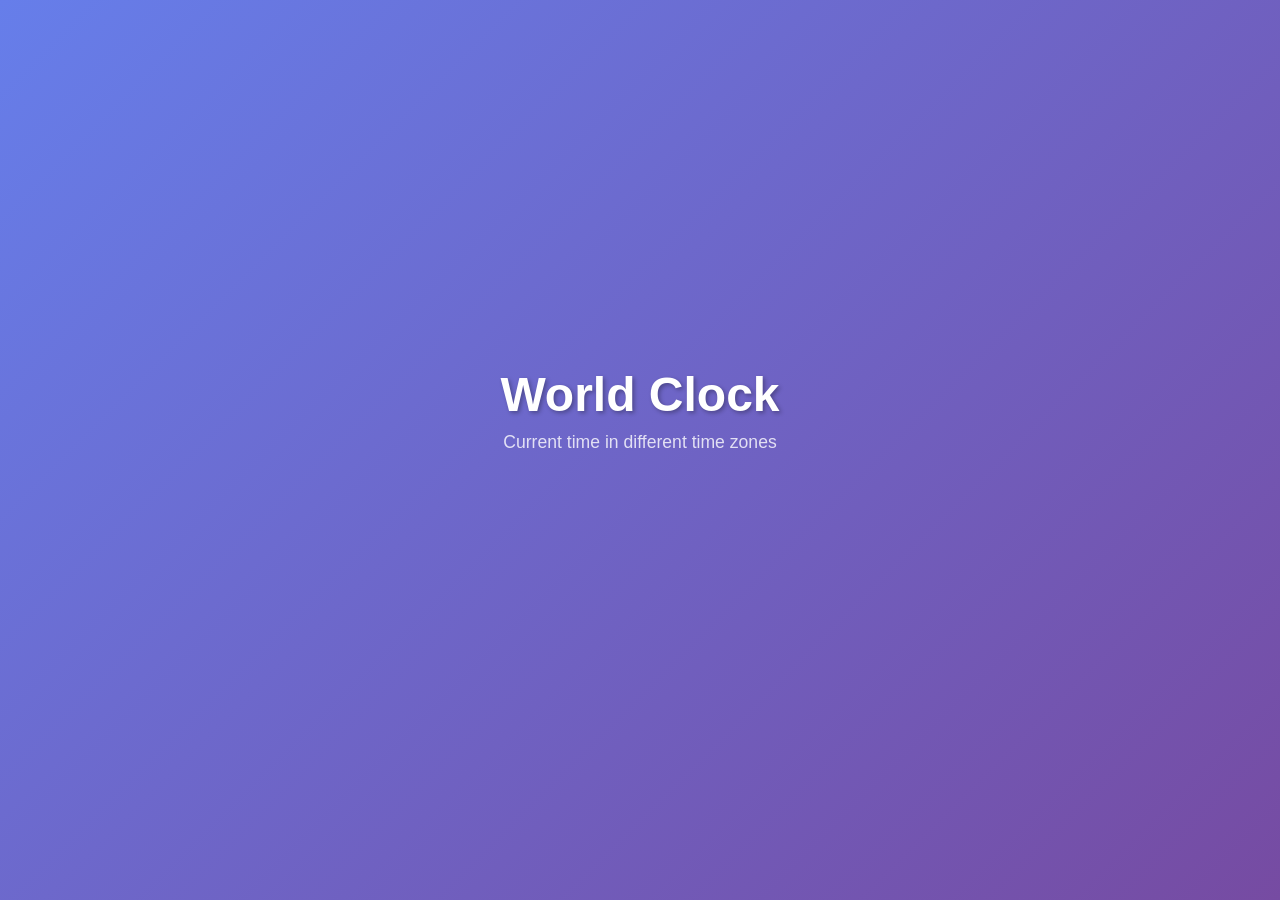
==== digital-clock/index.html @ 20476e3a "Add digital clock HTML file" ====
<!DOCTYPE html>
<html lang="en">
<head>
    <meta charset="UTF-8">
    <meta name="viewport" content="width=device-width, initial-scale=1.0">
    <title>Digital Clock - Multiple Time Zones</title>
    <link rel="stylesheet" href="styles.css">
</head>
<body>
    <div class="container">
        <h1>World Clock</h1>
        <p class="subtitle">Current time in different time zones</p>
        
        <div class="clocks-grid" id="clocksGrid">
            <!-- Clocks will be generated by JavaScript -->
        </div>
    </div>

    <script src="script.js"></script>
</body>
</html>
---- digital-clock/styles.css ----
* {
    margin: 0;
    padding: 0;
    box-sizing: border-box;
}

body {
    font-family: 'Segoe UI', Tahoma, Geneva, Verdana, sans-serif;
    background: linear-gradient(135deg, #667eea 0%, #764ba2 100%);
    min-height: 100vh;
    display: flex;
    justify-content: center;
    align-items: center;
    padding: 20px;
}

.container {
    width: 100%;
    max-width: 1200px;
}

h1 {
    text-align: center;
    color: white;
    font-size: 3em;
    margin-bottom: 10px;
    text-shadow: 2px 2px 4px rgba(0, 0, 0, 0.3);
}

.subtitle {
    text-align: center;
    color: rgba(255, 255, 255, 0.8);
    font-size: 1.1em;
    margin-bottom: 40px;
}

.clocks-grid {
    display: grid;
    grid-template-columns: repeat(auto-fit, minmax(280px, 1fr));
    gap: 20px;
    padding: 20px;
}

.clock {
    background: white;
    border-radius: 15px;
    padding: 30px;
    box-shadow: 0 10px 40px rgba(0, 0, 0, 0.2);
    text-align: center;
    transition: transform 0.3s ease, box-shadow 0.3s ease;
}

.clock:hover {
    transform: translateY(-5px);
    box-shadow: 0 15px 50px rgba(0, 0, 0, 0.3);
}

.city {
    font-size: 1.3em;
    font-weight: bold;
    color: #333;
    margin-bottom: 10px;
}

.timezone {
    font-size: 0.9em;
    color: #666;
    margin-bottom: 15px;
}

.time {
    font-size: 2.5em;
    font-weight: bold;
    color: #667eea;
    font-family: 'Courier New', monospace;
    letter-spacing: 2px;
    margin-bottom: 10px;
}

.date {
    font-size: 0.95em;
    color: #999;
    font-family: 'Courier New', monospace;
}

.period {
    font-size: 1.2em;
    color: #764ba2;
    font-weight: bold;
    margin-left: 10px;
}

/* Responsive design */
@media (max-width: 768px) {
    h1 {
        font-size: 2em;
    }

    .clocks-grid {
        grid-template-columns: repeat(auto-fit, minmax(240px, 1fr));
        gap: 15px;
        padding: 15px;
    }

    .time {
        font-size: 2em;
    }

    .city {
        font-size: 1.1em;
    }
}

@media (max-width: 480px) {
    h1 {
        font-size: 1.5em;
    }

    .clocks-grid {
        grid-template-columns: 1fr;
    }

    .time {
        font-size: 1.8em;
    }
}
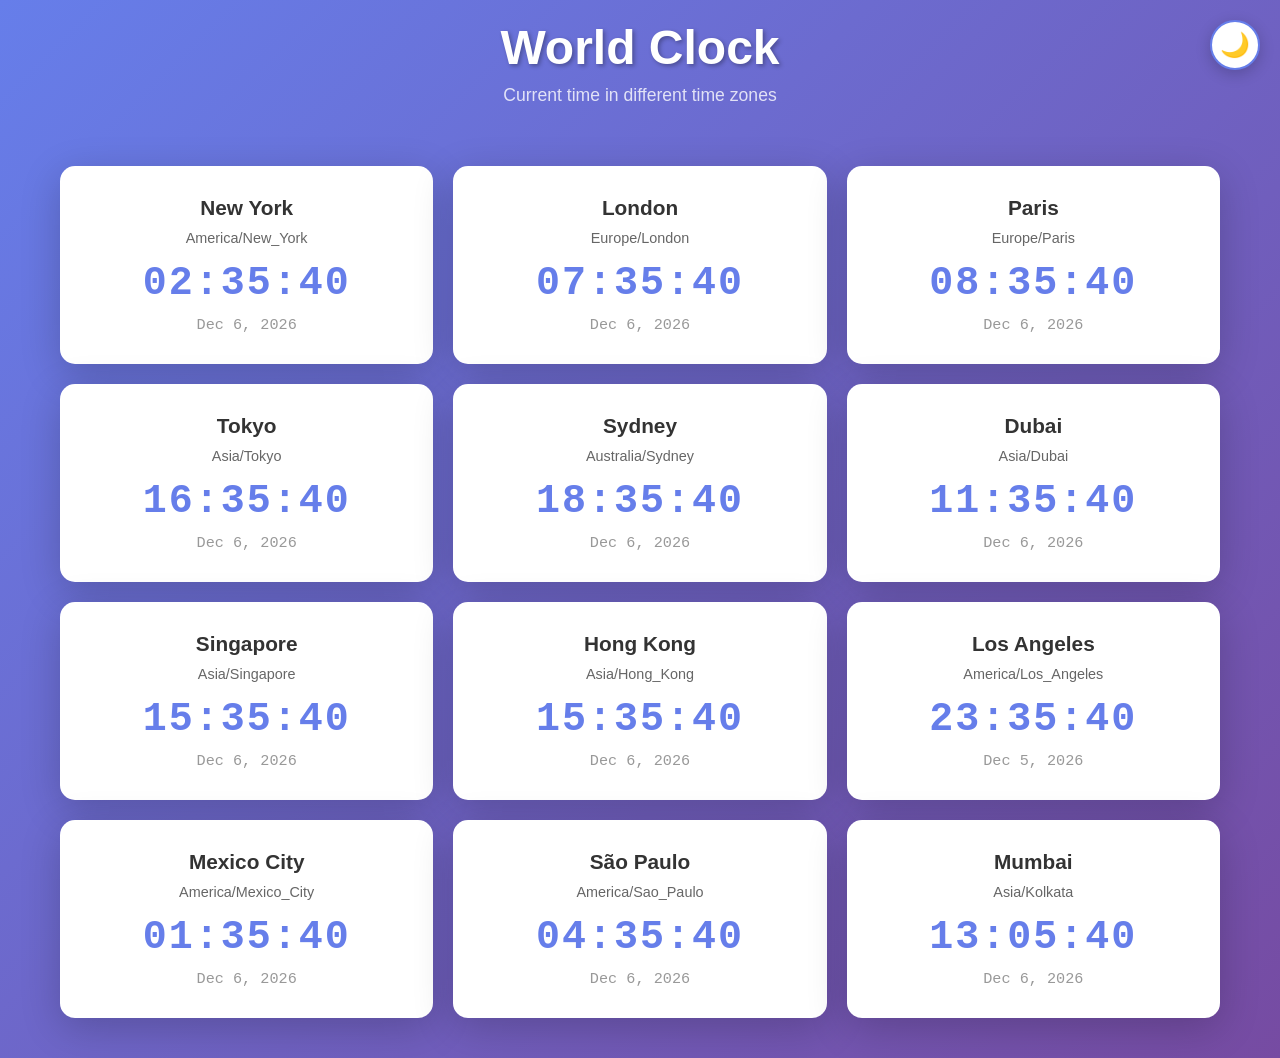
==== commit db08173a: "Create all-in-one index.html with HTML, CSS, and JavaScript combined" ====
--- a/digital-clock/index.html
+++ b/digital-clock/index.html
@@ -4,9 +4,234 @@
     <meta charset="UTF-8">
     <meta name="viewport" content="width=device-width, initial-scale=1.0">
     <title>Digital Clock - Multiple Time Zones</title>
-    <link rel="stylesheet" href="styles.css">
+    <style>
+        * {
+            margin: 0;
+            padding: 0;
+            box-sizing: border-box;
+        }
+
+        :root {
+            --bg-primary: linear-gradient(135deg, #667eea 0%, #764ba2 100%);
+            --bg-secondary: white;
+            --text-primary: #333;
+            --text-secondary: #666;
+            --text-tertiary: #999;
+            --clock-shadow: rgba(0, 0, 0, 0.2);
+            --accent-color: #667eea;
+            --accent-secondary: #764ba2;
+        }
+
+        body.dark-mode {
+            --bg-primary: linear-gradient(135deg, #1a1a2e 0%, #16213e 100%);
+            --bg-secondary: #0f3460;
+            --text-primary: #e0e0e0;
+            --text-secondary: #b0b0b0;
+            --text-tertiary: #808080;
+            --clock-shadow: rgba(0, 0, 0, 0.5);
+            --accent-color: #00d4ff;
+            --accent-secondary: #0099cc;
+        }
+
+        body {
+            font-family: 'Segoe UI', Tahoma, Geneva, Verdana, sans-serif;
+            background: var(--bg-primary);
+            min-height: 100vh;
+            display: flex;
+            justify-content: center;
+            align-items: center;
+            padding: 20px;
+            transition: background 0.3s ease;
+        }
+
+        /* Theme Toggle Button */
+        .theme-toggle {
+            position: fixed;
+            top: 20px;
+            right: 20px;
+            z-index: 1000;
+        }
+
+        .theme-btn {
+            background: var(--bg-secondary);
+            border: 2px solid var(--accent-color);
+            border-radius: 50%;
+            width: 50px;
+            height: 50px;
+            font-size: 1.5em;
+            cursor: pointer;
+            display: flex;
+            align-items: center;
+            justify-content: center;
+            transition: all 0.3s ease;
+            box-shadow: 0 4px 15px var(--clock-shadow);
+        }
+
+        .theme-btn:hover {
+            transform: scale(1.1) rotate(20deg);
+            box-shadow: 0 6px 20px var(--clock-shadow);
+        }
+
+        .theme-btn:active {
+            transform: scale(0.95);
+        }
+
+        .theme-icon {
+            display: inline-block;
+            transition: transform 0.3s ease;
+        }
+
+        .theme-btn:hover .theme-icon {
+            transform: rotate(-20deg);
+        }
+
+        .container {
+            width: 100%;
+            max-width: 1200px;
+        }
+
+        h1 {
+            text-align: center;
+            color: white;
+            font-size: 3em;
+            margin-bottom: 10px;
+            text-shadow: 2px 2px 4px rgba(0, 0, 0, 0.3);
+            transition: color 0.3s ease;
+        }
+
+        body.dark-mode h1 {
+            color: #00d4ff;
+            text-shadow: 0 0 10px rgba(0, 212, 255, 0.3);
+        }
+
+        .subtitle {
+            text-align: center;
+            color: rgba(255, 255, 255, 0.8);
+            font-size: 1.1em;
+            margin-bottom: 40px;
+            transition: color 0.3s ease;
+        }
+
+        body.dark-mode .subtitle {
+            color: rgba(0, 212, 255, 0.7);
+        }
+
+        .clocks-grid {
+            display: grid;
+            grid-template-columns: repeat(auto-fit, minmax(280px, 1fr));
+            gap: 20px;
+            padding: 20px;
+        }
+
+        .clock {
+            background: var(--bg-secondary);
+            border-radius: 15px;
+            padding: 30px;
+            box-shadow: 0 10px 40px var(--clock-shadow);
+            text-align: center;
+            transition: transform 0.3s ease, box-shadow 0.3s ease, background 0.3s ease;
+        }
+
+        .clock:hover {
+            transform: translateY(-5px);
+            box-shadow: 0 15px 50px var(--clock-shadow);
+        }
+
+        .city {
+            font-size: 1.3em;
+            font-weight: bold;
+            color: var(--text-primary);
+            margin-bottom: 10px;
+            transition: color 0.3s ease;
+        }
+
+        .timezone {
+            font-size: 0.9em;
+            color: var(--text-secondary);
+            margin-bottom: 15px;
+            transition: color 0.3s ease;
+        }
+
+        .time {
+            font-size: 2.5em;
+            font-weight: bold;
+            color: var(--accent-color);
+            font-family: 'Courier New', monospace;
+            letter-spacing: 2px;
+            margin-bottom: 10px;
+            transition: color 0.3s ease;
+        }
+
+        .date {
+            font-size: 0.95em;
+            color: var(--text-tertiary);
+            font-family: 'Courier New', monospace;
+            transition: color 0.3s ease;
+        }
+
+        .period {
+            font-size: 1.2em;
+            color: var(--accent-secondary);
+            font-weight: bold;
+            margin-left: 10px;
+            transition: color 0.3s ease;
+        }
+
+        /* Responsive design */
+        @media (max-width: 768px) {
+            .theme-btn {
+                width: 45px;
+                height: 45px;
+                font-size: 1.2em;
+            }
+
+            h1 {
+                font-size: 2em;
+            }
+
+            .clocks-grid {
+                grid-template-columns: repeat(auto-fit, minmax(240px, 1fr));
+                gap: 15px;
+                padding: 15px;
+            }
+
+            .time {
+                font-size: 2em;
+            }
+
+            .city {
+                font-size: 1.1em;
+            }
+        }
+
+        @media (max-width: 480px) {
+            .theme-btn {
+                width: 40px;
+                height: 40px;
+                font-size: 1em;
+            }
+
+            h1 {
+                font-size: 1.5em;
+            }
+
+            .clocks-grid {
+                grid-template-columns: 1fr;
+            }
+
+            .time {
+                font-size: 1.8em;
+            }
+        }
+    </style>
 </head>
 <body>
+    <div class="theme-toggle">
+        <button class="theme-btn" id="themeToggle" title="Toggle Dark/Light Mode">
+            <span class="theme-icon">🌙</span>
+        </button>
+    </div>
+
     <div class="container">
         <h1>World Clock</h1>
         <p class="subtitle">Current time in different time zones</p>
@@ -16,6 +241,133 @@
         </div>
     </div>
 
-    <script src="script.js"></script>
+    <script>
+        // Define time zones with their display names
+        const timeZones = [
+            { city: 'New York', timezone: 'America/New_York' },
+            { city: 'London', timezone: 'Europe/London' },
+            { city: 'Paris', timezone: 'Europe/Paris' },
+            { city: 'Tokyo', timezone: 'Asia/Tokyo' },
+            { city: 'Sydney', timezone: 'Australia/Sydney' },
+            { city: 'Dubai', timezone: 'Asia/Dubai' },
+            { city: 'Singapore', timezone: 'Asia/Singapore' },
+            { city: 'Hong Kong', timezone: 'Asia/Hong_Kong' },
+            { city: 'Los Angeles', timezone: 'America/Los_Angeles' },
+            { city: 'Mexico City', timezone: 'America/Mexico_City' },
+            { city: 'São Paulo', timezone: 'America/Sao_Paulo' },
+            { city: 'Mumbai', timezone: 'Asia/Kolkata' }
+        ];
+
+        // Initialize theme toggle
+        function initializeTheme() {
+            const themeToggle = document.getElementById('themeToggle');
+            const savedTheme = localStorage.getItem('theme') || 'light-mode';
+            
+            // Apply saved theme
+            document.body.classList.add(savedTheme);
+            updateThemeIcon(savedTheme);
+            
+            // Toggle theme on button click
+            themeToggle.addEventListener('click', () => {
+                const isDarkMode = document.body.classList.contains('dark-mode');
+                
+                if (isDarkMode) {
+                    document.body.classList.remove('dark-mode');
+                    document.body.classList.add('light-mode');
+                    localStorage.setItem('theme', 'light-mode');
+                    updateThemeIcon('light-mode');
+                } else {
+                    document.body.classList.remove('light-mode');
+                    document.body.classList.add('dark-mode');
+                    localStorage.setItem('theme', 'dark-mode');
+                    updateThemeIcon('dark-mode');
+                }
+            });
+        }
+
+        // Update theme icon
+        function updateThemeIcon(theme) {
+            const themeIcon = document.querySelector('.theme-icon');
+            if (theme === 'dark-mode') {
+                themeIcon.textContent = '☀️';
+            } else {
+                themeIcon.textContent = '🌙';
+            }
+        }
+
+        // Initialize clocks
+        function initializeClocks() {
+            const clocksGrid = document.getElementById('clocksGrid');
+            clocksGrid.innerHTML = '';
+
+            timeZones.forEach(({ city, timezone }) => {
+                const clockDiv = document.createElement('div');
+                clockDiv.className = 'clock';
+                clockDiv.innerHTML = `
+                    <div class="city">${city}</div>
+                    <div class="timezone">${timezone}</div>
+                    <div class="time" data-timezone="${timezone}">--:--:--</div>
+                    <div class="date" data-timezone-date="${timezone}">---</div>
+                `;
+                clocksGrid.appendChild(clockDiv);
+            });
+
+            updateAllClocks();
+        }
+
+        // Format time with leading zero
+        function formatTime(num) {
+            return num < 10 ? '0' + num : num;
+        }
+
+        // Update all clocks
+        function updateAllClocks() {
+            timeZones.forEach(({ timezone }) => {
+                const timeElement = document.querySelector(`.time[data-timezone="${timezone}"]`);
+                const dateElement = document.querySelector(`.date[data-timezone-date="${timezone}"]`);
+
+                if (timeElement && dateElement) {
+                    const now = new Date();
+                    const options = {
+                        timeZone: timezone,
+                        hour: '2-digit',
+                        minute: '2-digit',
+                        second: '2-digit',
+                        hour12: true,
+                        year: 'numeric',
+                        month: 'short',
+                        day: 'numeric'
+                    };
+
+                    const timeString = new Intl.DateTimeFormat('en-US', {
+                        timeZone: timezone,
+                        hour: '2-digit',
+                        minute: '2-digit',
+                        second: '2-digit',
+                        hour12: false
+                    }).format(now);
+
+                    const dateString = new Intl.DateTimeFormat('en-US', {
+                        timeZone: timezone,
+                        year: 'numeric',
+                        month: 'short',
+                        day: 'numeric'
+                    }).format(now);
+
+                    timeElement.textContent = timeString;
+                    dateElement.textContent = dateString;
+                }
+            });
+        }
+
+        // Update clocks every second
+        setInterval(updateAllClocks, 1000);
+
+        // Initialize on page load
+        document.addEventListener('DOMContentLoaded', () => {
+            initializeTheme();
+            initializeClocks();
+        });
+    </script>
 </body>
 </html>
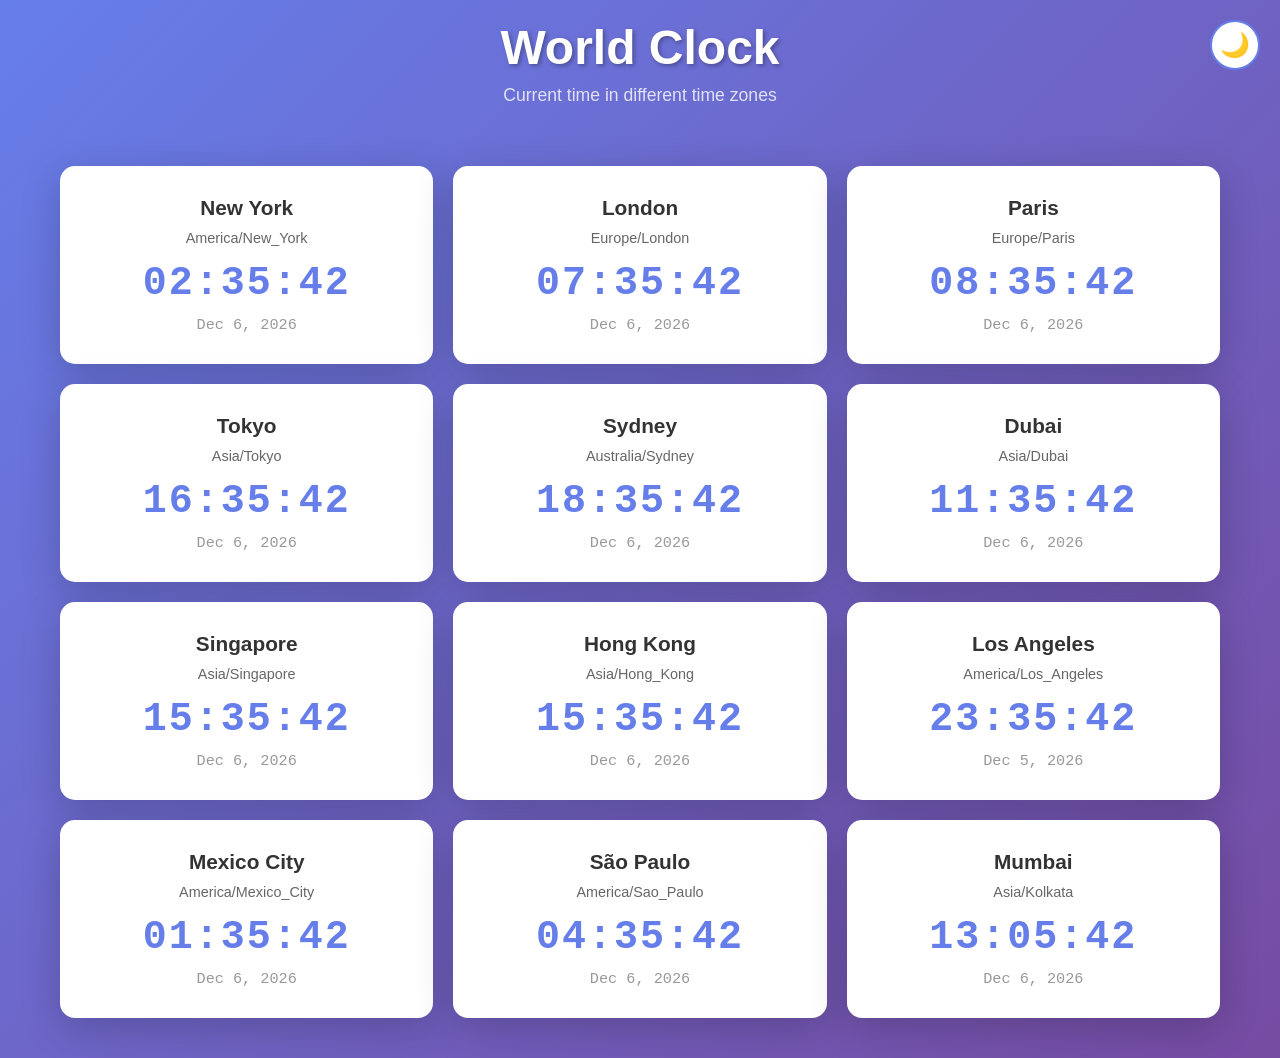
==== commit 9ef1c339: "Fix dark/light mode toggle - add proper light mode styling" ====
--- a/digital-clock/index.html
+++ b/digital-clock/index.html
@@ -11,37 +11,111 @@
             box-sizing: border-box;
         }
 
-        :root {
-            --bg-primary: linear-gradient(135deg, #667eea 0%, #764ba2 100%);
-            --bg-secondary: white;
-            --text-primary: #333;
-            --text-secondary: #666;
-            --text-tertiary: #999;
-            --clock-shadow: rgba(0, 0, 0, 0.2);
-            --accent-color: #667eea;
-            --accent-secondary: #764ba2;
-        }
-
-        body.dark-mode {
-            --bg-primary: linear-gradient(135deg, #1a1a2e 0%, #16213e 100%);
-            --bg-secondary: #0f3460;
-            --text-primary: #e0e0e0;
-            --text-secondary: #b0b0b0;
-            --text-tertiary: #808080;
-            --clock-shadow: rgba(0, 0, 0, 0.5);
-            --accent-color: #00d4ff;
-            --accent-secondary: #0099cc;
-        }
-
         body {
             font-family: 'Segoe UI', Tahoma, Geneva, Verdana, sans-serif;
-            background: var(--bg-primary);
+            transition: all 0.3s ease;
+        }
+
+        /* Light Mode (Default) */
+        body.light-mode {
+            background: linear-gradient(135deg, #667eea 0%, #764ba2 100%);
+            color: #333;
+        }
+
+        body.light-mode .clock {
+            background: white;
+            color: #333;
+            box-shadow: 0 10px 40px rgba(0, 0, 0, 0.2);
+        }
+
+        body.light-mode .clock:hover {
+            box-shadow: 0 15px 50px rgba(0, 0, 0, 0.3);
+        }
+
+        body.light-mode .city {
+            color: #333;
+        }
+
+        body.light-mode .timezone {
+            color: #666;
+        }
+
+        body.light-mode .time {
+            color: #667eea;
+        }
+
+        body.light-mode .date {
+            color: #999;
+        }
+
+        body.light-mode h1 {
+            color: white;
+            text-shadow: 2px 2px 4px rgba(0, 0, 0, 0.3);
+        }
+
+        body.light-mode .subtitle {
+            color: rgba(255, 255, 255, 0.8);
+        }
+
+        body.light-mode .theme-btn {
+            background: white;
+            border: 2px solid #667eea;
+            color: #333;
+        }
+
+        /* Dark Mode */
+        body.dark-mode {
+            background: linear-gradient(135deg, #1a1a2e 0%, #16213e 100%);
+            color: #e0e0e0;
+        }
+
+        body.dark-mode .clock {
+            background: #0f3460;
+            color: #e0e0e0;
+            box-shadow: 0 10px 40px rgba(0, 0, 0, 0.5);
+        }
+
+        body.dark-mode .clock:hover {
+            box-shadow: 0 15px 50px rgba(0, 0, 0, 0.7);
+        }
+
+        body.dark-mode .city {
+            color: #e0e0e0;
+        }
+
+        body.dark-mode .timezone {
+            color: #b0b0b0;
+        }
+
+        body.dark-mode .time {
+            color: #00d4ff;
+        }
+
+        body.dark-mode .date {
+            color: #808080;
+        }
+
+        body.dark-mode h1 {
+            color: #00d4ff;
+            text-shadow: 0 0 10px rgba(0, 212, 255, 0.3);
+        }
+
+        body.dark-mode .subtitle {
+            color: rgba(0, 212, 255, 0.7);
+        }
+
+        body.dark-mode .theme-btn {
+            background: #0f3460;
+            border: 2px solid #00d4ff;
+            color: #00d4ff;
+        }
+
+        body {
             min-height: 100vh;
             display: flex;
             justify-content: center;
             align-items: center;
             padding: 20px;
-            transition: background 0.3s ease;
         }
 
         /* Theme Toggle Button */
@@ -53,8 +127,6 @@
         }
 
         .theme-btn {
-            background: var(--bg-secondary);
-            border: 2px solid var(--accent-color);
             border-radius: 50%;
             width: 50px;
             height: 50px;
@@ -64,12 +136,11 @@
             align-items: center;
             justify-content: center;
             transition: all 0.3s ease;
-            box-shadow: 0 4px 15px var(--clock-shadow);
+            font-weight: bold;
         }
 
         .theme-btn:hover {
             transform: scale(1.1) rotate(20deg);
-            box-shadow: 0 6px 20px var(--clock-shadow);
         }
 
         .theme-btn:active {
@@ -92,28 +163,16 @@
 
         h1 {
             text-align: center;
-            color: white;
             font-size: 3em;
             margin-bottom: 10px;
-            text-shadow: 2px 2px 4px rgba(0, 0, 0, 0.3);
-            transition: color 0.3s ease;
-        }
-
-        body.dark-mode h1 {
-            color: #00d4ff;
-            text-shadow: 0 0 10px rgba(0, 212, 255, 0.3);
+            transition: all 0.3s ease;
         }
 
         .subtitle {
             text-align: center;
-            color: rgba(255, 255, 255, 0.8);
             font-size: 1.1em;
             margin-bottom: 40px;
-            transition: color 0.3s ease;
-        }
-
-        body.dark-mode .subtitle {
-            color: rgba(0, 212, 255, 0.7);
+            transition: all 0.3s ease;
         }
 
         .clocks-grid {
@@ -124,57 +183,42 @@
         }
 
         .clock {
-            background: var(--bg-secondary);
             border-radius: 15px;
             padding: 30px;
-            box-shadow: 0 10px 40px var(--clock-shadow);
             text-align: center;
-            transition: transform 0.3s ease, box-shadow 0.3s ease, background 0.3s ease;
+            transition: all 0.3s ease;
         }
 
         .clock:hover {
             transform: translateY(-5px);
-            box-shadow: 0 15px 50px var(--clock-shadow);
         }
 
         .city {
             font-size: 1.3em;
             font-weight: bold;
-            color: var(--text-primary);
             margin-bottom: 10px;
-            transition: color 0.3s ease;
+            transition: all 0.3s ease;
         }
 
         .timezone {
             font-size: 0.9em;
-            color: var(--text-secondary);
             margin-bottom: 15px;
-            transition: color 0.3s ease;
+            transition: all 0.3s ease;
         }
 
         .time {
             font-size: 2.5em;
             font-weight: bold;
-            color: var(--accent-color);
             font-family: 'Courier New', monospace;
             letter-spacing: 2px;
             margin-bottom: 10px;
-            transition: color 0.3s ease;
+            transition: all 0.3s ease;
         }
 
         .date {
             font-size: 0.95em;
-            color: var(--text-tertiary);
             font-family: 'Courier New', monospace;
-            transition: color 0.3s ease;
-        }
-
-        .period {
-            font-size: 1.2em;
-            color: var(--accent-secondary);
-            font-weight: bold;
-            margin-left: 10px;
-            transition: color 0.3s ease;
+            transition: all 0.3s ease;
         }
 
         /* Responsive design */
@@ -225,7 +269,7 @@
         }
     </style>
 </head>
-<body>
+<body class="light-mode">
     <div class="theme-toggle">
         <button class="theme-btn" id="themeToggle" title="Toggle Dark/Light Mode">
             <span class="theme-icon">🌙</span>
@@ -264,7 +308,7 @@
             const savedTheme = localStorage.getItem('theme') || 'light-mode';
             
             // Apply saved theme
-            document.body.classList.add(savedTheme);
+            document.body.className = savedTheme;
             updateThemeIcon(savedTheme);
             
             // Toggle theme on button click
@@ -272,13 +316,11 @@
                 const isDarkMode = document.body.classList.contains('dark-mode');
                 
                 if (isDarkMode) {
-                    document.body.classList.remove('dark-mode');
-                    document.body.classList.add('light-mode');
+                    document.body.className = 'light-mode';
                     localStorage.setItem('theme', 'light-mode');
                     updateThemeIcon('light-mode');
                 } else {
-                    document.body.classList.remove('light-mode');
-                    document.body.classList.add('dark-mode');
+                    document.body.className = 'dark-mode';
                     localStorage.setItem('theme', 'dark-mode');
                     updateThemeIcon('dark-mode');
                 }
@@ -315,11 +357,6 @@
             updateAllClocks();
         }
 
-        // Format time with leading zero
-        function formatTime(num) {
-            return num < 10 ? '0' + num : num;
-        }
-
         // Update all clocks
         function updateAllClocks() {
             timeZones.forEach(({ timezone }) => {
@@ -328,16 +365,6 @@
 
                 if (timeElement && dateElement) {
                     const now = new Date();
-                    const options = {
-                        timeZone: timezone,
-                        hour: '2-digit',
-                        minute: '2-digit',
-                        second: '2-digit',
-                        hour12: true,
-                        year: 'numeric',
-                        month: 'short',
-                        day: 'numeric'
-                    };
 
                     const timeString = new Intl.DateTimeFormat('en-US', {
                         timeZone: timezone,
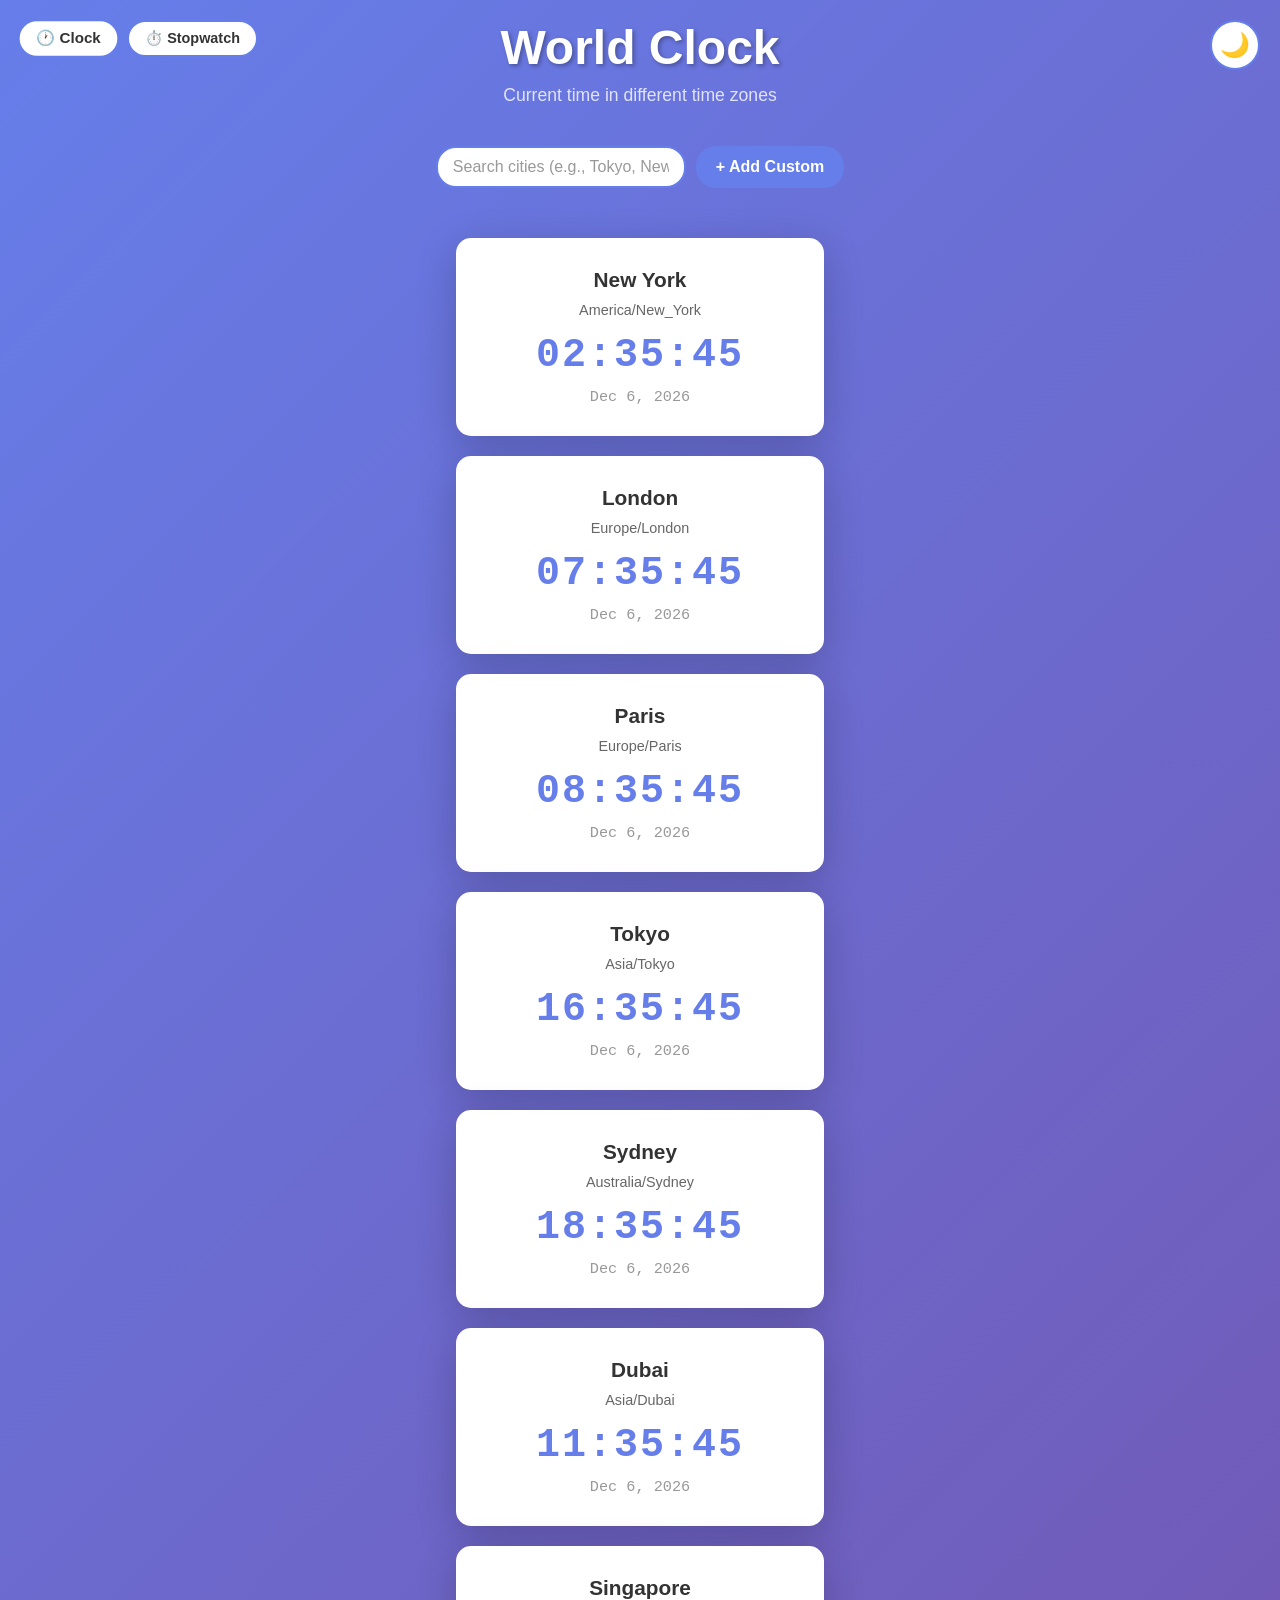
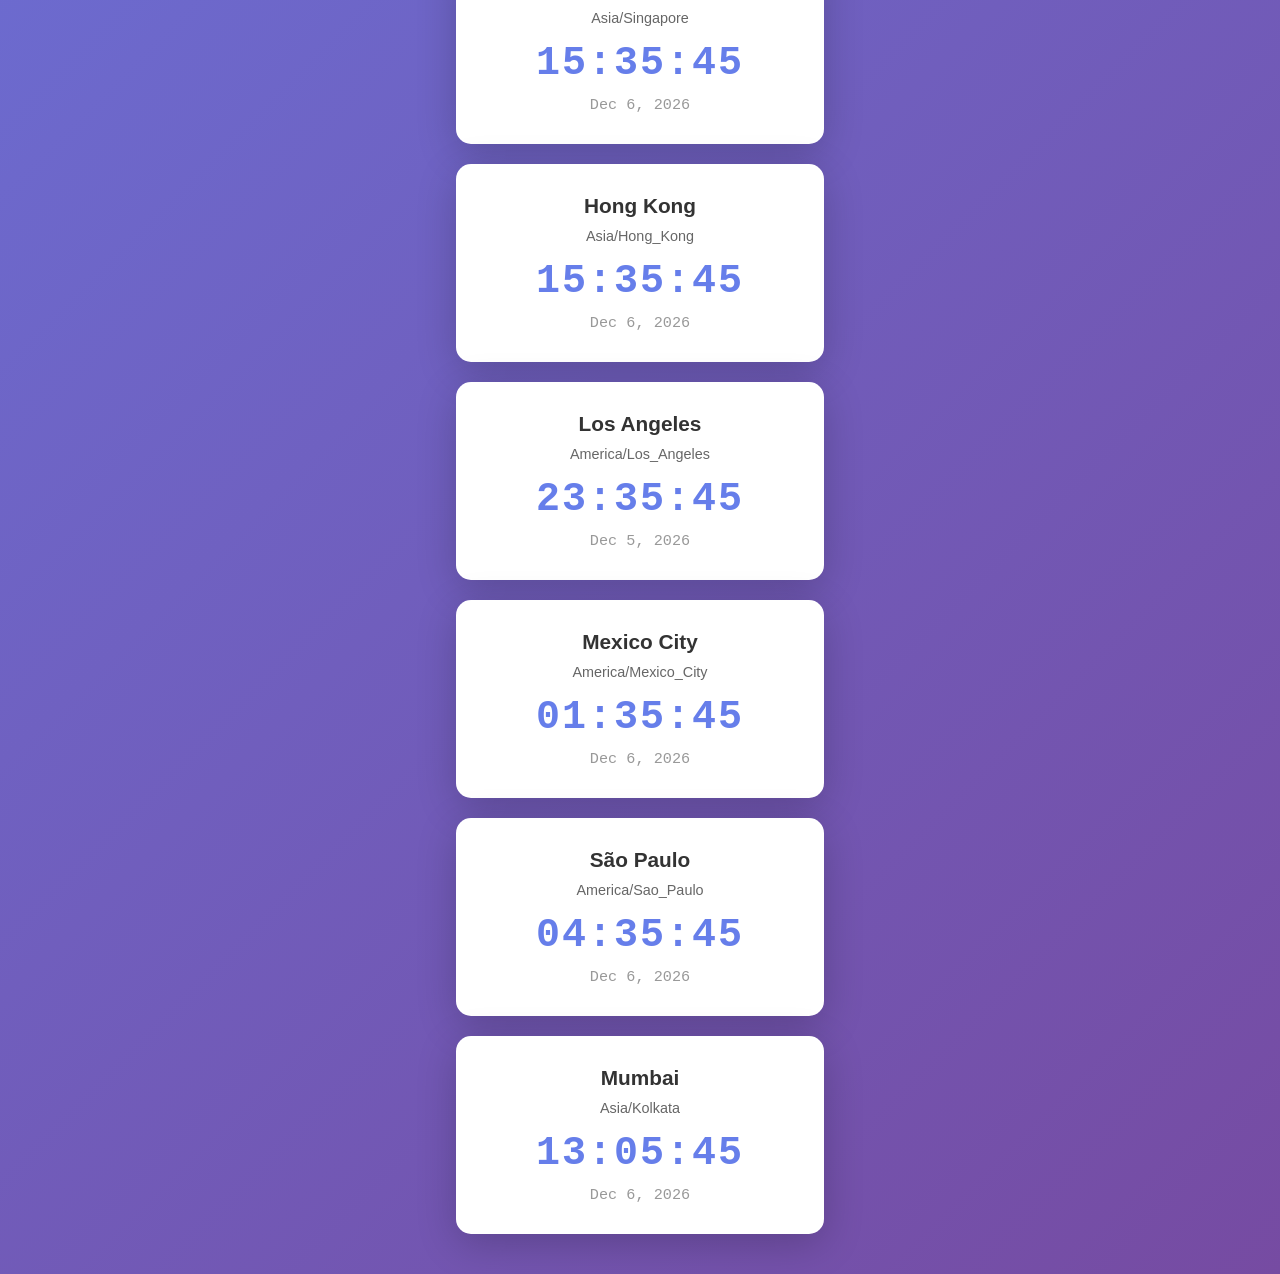
==== commit 9812160f: "Add Stopwatch/Timer and Search/Filter timezone features" ====
--- a/digital-clock/index.html
+++ b/digital-clock/index.html
@@ -63,6 +63,63 @@
             color: #333;
         }
 
+        body.light-mode .nav-btn {
+            background: white;
+            border: 2px solid #667eea;
+            color: #333;
+        }
+
+        body.light-mode .nav-btn:hover {
+            background: #667eea;
+            color: white;
+        }
+
+        body.light-mode .search-box {
+            background: white;
+            border: 2px solid #667eea;
+            color: #333;
+        }
+
+        body.light-mode .search-box::placeholder {
+            color: #999;
+        }
+
+        body.light-mode .add-btn {
+            background: #667eea;
+            color: white;
+            border: none;
+        }
+
+        body.light-mode .add-btn:hover {
+            background: #764ba2;
+        }
+
+        body.light-mode .modal {
+            background: white;
+            color: #333;
+        }
+
+        body.light-mode .modal input {
+            background: white;
+            border: 2px solid #667eea;
+            color: #333;
+        }
+
+        body.light-mode .modal input::placeholder {
+            color: #999;
+        }
+
+        body.light-mode .remove-btn {
+            background: #ff6b6b;
+            color: white;
+        }
+
+        body.light-mode .stopwatch-display {
+            background: white;
+            color: #667eea;
+            border: 2px solid #667eea;
+        }
+
         /* Dark Mode */
         body.dark-mode {
             background: linear-gradient(135deg, #1a1a2e 0%, #16213e 100%);
@@ -108,6 +165,63 @@
             background: #0f3460;
             border: 2px solid #00d4ff;
             color: #00d4ff;
+        }
+
+        body.dark-mode .nav-btn {
+            background: #0f3460;
+            border: 2px solid #00d4ff;
+            color: #00d4ff;
+        }
+
+        body.dark-mode .nav-btn:hover {
+            background: #00d4ff;
+            color: #1a1a2e;
+        }
+
+        body.dark-mode .search-box {
+            background: #0f3460;
+            border: 2px solid #00d4ff;
+            color: #e0e0e0;
+        }
+
+        body.dark-mode .search-box::placeholder {
+            color: #808080;
+        }
+
+        body.dark-mode .add-btn {
+            background: #00d4ff;
+            color: #1a1a2e;
+            border: none;
+        }
+
+        body.dark-mode .add-btn:hover {
+            background: #0099cc;
+        }
+
+        body.dark-mode .modal {
+            background: #0f3460;
+            color: #e0e0e0;
+        }
+
+        body.dark-mode .modal input {
+            background: #16213e;
+            border: 2px solid #00d4ff;
+            color: #e0e0e0;
+        }
+
+        body.dark-mode .modal input::placeholder {
+            color: #808080;
+        }
+
+        body.dark-mode .remove-btn {
+            background: #ff6b6b;
+            color: white;
+        }
+
+        body.dark-mode .stopwatch-display {
+            background: #0f3460;
+            color: #00d4ff;
+            border: 2px solid #00d4ff;
         }
 
         body {
@@ -116,6 +230,29 @@
             justify-content: center;
             align-items: center;
             padding: 20px;
+        }
+
+        /* Navigation */
+        .nav-container {
+            position: fixed;
+            top: 20px;
+            left: 20px;
+            display: flex;
+            gap: 10px;
+            z-index: 999;
+        }
+
+        .nav-btn {
+            padding: 8px 16px;
+            border-radius: 20px;
+            font-weight: bold;
+            cursor: pointer;
+            transition: all 0.3s ease;
+            font-size: 0.9em;
+        }
+
+        .nav-btn.active {
+            transform: scale(1.05);
         }
 
         /* Theme Toggle Button */
@@ -147,15 +284,6 @@
             transform: scale(0.95);
         }
 
-        .theme-icon {
-            display: inline-block;
-            transition: transform 0.3s ease;
-        }
-
-        .theme-btn:hover .theme-icon {
-            transform: rotate(-20deg);
-        }
-
         .container {
             width: 100%;
             max-width: 1200px;
@@ -173,6 +301,49 @@
             font-size: 1.1em;
             margin-bottom: 40px;
             transition: all 0.3s ease;
+        }
+
+        /* Clock Section */
+        #clockSection {
+            display: none;
+        }
+
+        #clockSection.active {
+            display: block;
+        }
+
+        .search-filter {
+            display: flex;
+            gap: 10px;
+            margin-bottom: 30px;
+            justify-content: center;
+            flex-wrap: wrap;
+        }
+
+        .search-box {
+            padding: 10px 15px;
+            border-radius: 20px;
+            font-size: 1em;
+            width: 250px;
+            transition: all 0.3s ease;
+        }
+
+        .search-box:focus {
+            outline: none;
+            transform: scale(1.05);
+        }
+
+        .add-btn {
+            padding: 10px 20px;
+            border-radius: 20px;
+            font-size: 1em;
+            font-weight: bold;
+            cursor: pointer;
+            transition: all 0.3s ease;
+        }
+
+        .add-btn:hover {
+            transform: scale(1.05);
         }
 
         .clocks-grid {
@@ -187,10 +358,28 @@
             padding: 30px;
             text-align: center;
             transition: all 0.3s ease;
+            position: relative;
         }
 
         .clock:hover {
             transform: translateY(-5px);
+        }
+
+        .remove-btn {
+            position: absolute;
+            top: 10px;
+            right: 10px;
+            width: 30px;
+            height: 30px;
+            border-radius: 50%;
+            border: none;
+            cursor: pointer;
+            font-weight: bold;
+            transition: all 0.3s ease;
+        }
+
+        .remove-btn:hover {
+            transform: scale(1.1);
         }
 
         .city {
@@ -221,12 +410,193 @@
             transition: all 0.3s ease;
         }
 
+        /* Stopwatch Section */
+        #stopwatchSection {
+            display: none;
+        }
+
+        #stopwatchSection.active {
+            display: block;
+        }
+
+        .stopwatch-container {
+            background: transparent;
+            border-radius: 20px;
+            padding: 40px;
+            text-align: center;
+            max-width: 500px;
+            margin: 0 auto;
+        }
+
+        .stopwatch-display {
+            font-size: 4em;
+            font-weight: bold;
+            font-family: 'Courier New', monospace;
+            padding: 30px;
+            border-radius: 15px;
+            margin-bottom: 30px;
+            letter-spacing: 3px;
+            transition: all 0.3s ease;
+        }
+
+        .stopwatch-buttons {
+            display: flex;
+            gap: 15px;
+            justify-content: center;
+            margin-bottom: 20px;
+            flex-wrap: wrap;
+        }
+
+        .sw-btn {
+            padding: 12px 30px;
+            font-size: 1em;
+            font-weight: bold;
+            border-radius: 10px;
+            border: none;
+            cursor: pointer;
+            transition: all 0.3s ease;
+            min-width: 100px;
+        }
+
+        .sw-btn.start {
+            background: #4ade80;
+            color: white;
+        }
+
+        .sw-btn.start:hover {
+            background: #22c55e;
+        }
+
+        .sw-btn.stop {
+            background: #ef4444;
+            color: white;
+        }
+
+        .sw-btn.stop:hover {
+            background: #dc2626;
+        }
+
+        .sw-btn.reset {
+            background: #64748b;
+            color: white;
+        }
+
+        .sw-btn.reset:hover {
+            background: #475569;
+        }
+
+        .mode-tabs {
+            display: flex;
+            gap: 10px;
+            justify-content: center;
+            margin-bottom: 20px;
+        }
+
+        .mode-tab {
+            padding: 10px 20px;
+            border: 2px solid currentColor;
+            border-radius: 10px;
+            background: transparent;
+            color: inherit;
+            font-weight: bold;
+            cursor: pointer;
+            transition: all 0.3s ease;
+        }
+
+        .mode-tab.active {
+            transform: scale(1.05);
+        }
+
+        /* Modal */
+        .modal {
+            display: none;
+            position: fixed;
+            top: 50%;
+            left: 50%;
+            transform: translate(-50%, -50%);
+            border-radius: 15px;
+            padding: 30px;
+            z-index: 2000;
+            box-shadow: 0 10px 50px rgba(0, 0, 0, 0.3);
+            max-width: 400px;
+            width: 90%;
+        }
+
+        .modal.active {
+            display: block;
+        }
+
+        .modal-overlay {
+            display: none;
+            position: fixed;
+            top: 0;
+            left: 0;
+            right: 0;
+            bottom: 0;
+            background: rgba(0, 0, 0, 0.5);
+            z-index: 1500;
+        }
+
+        .modal-overlay.active {
+            display: block;
+        }
+
+        .modal h2 {
+            margin-bottom: 20px;
+            text-align: center;
+        }
+
+        .modal input {
+            width: 100%;
+            padding: 10px;
+            margin-bottom: 15px;
+            border-radius: 8px;
+            font-size: 1em;
+        }
+
+        .modal-buttons {
+            display: flex;
+            gap: 10px;
+        }
+
+        .modal-buttons button {
+            flex: 1;
+            padding: 10px;
+            border-radius: 8px;
+            border: none;
+            font-weight: bold;
+            cursor: pointer;
+            transition: all 0.3s ease;
+        }
+
+        .modal-buttons .confirm {
+            background: #667eea;
+            color: white;
+        }
+
+        .modal-buttons .confirm:hover {
+            background: #764ba2;
+        }
+
+        .modal-buttons .cancel {
+            background: #999;
+            color: white;
+        }
+
+        .modal-buttons .cancel:hover {
+            background: #777;
+        }
+
         /* Responsive design */
         @media (max-width: 768px) {
-            .theme-btn {
-                width: 45px;
-                height: 45px;
-                font-size: 1.2em;
+            .nav-container {
+                flex-wrap: wrap;
+                gap: 8px;
+            }
+
+            .nav-btn {
+                padding: 6px 12px;
+                font-size: 0.8em;
             }
 
             h1 {
@@ -246,13 +616,20 @@
             .city {
                 font-size: 1.1em;
             }
+
+            .stopwatch-display {
+                font-size: 3em;
+            }
+
+            .search-box {
+                width: 100%;
+            }
         }
 
         @media (max-width: 480px) {
-            .theme-btn {
-                width: 40px;
-                height: 40px;
-                font-size: 1em;
+            .nav-container {
+                left: 10px;
+                top: 10px;
             }
 
             h1 {
@@ -265,53 +642,138 @@
 
             .time {
                 font-size: 1.8em;
+            }
+
+            .stopwatch-display {
+                font-size: 2.5em;
+            }
+
+            .stopwatch-buttons {
+                flex-direction: column;
+            }
+
+            .sw-btn {
+                width: 100%;
             }
         }
     </style>
 </head>
 <body class="light-mode">
+    <div class="nav-container">
+        <button class="nav-btn active" data-section="clock">🕐 Clock</button>
+        <button class="nav-btn" data-section="stopwatch">⏱️ Stopwatch</button>
+    </div>
+
     <div class="theme-toggle">
         <button class="theme-btn" id="themeToggle" title="Toggle Dark/Light Mode">
             <span class="theme-icon">🌙</span>
         </button>
     </div>
 
-    <div class="container">
-        <h1>World Clock</h1>
-        <p class="subtitle">Current time in different time zones</p>
-        
-        <div class="clocks-grid" id="clocksGrid">
-            <!-- Clocks will be generated by JavaScript -->
+    <!-- Clock Section -->
+    <div id="clockSection" class="active">
+        <div class="container">
+            <h1>World Clock</h1>
+            <p class="subtitle">Current time in different time zones</p>
+            
+            <div class="search-filter">
+                <input type="text" class="search-box" id="searchBox" placeholder="Search cities (e.g., Tokyo, New York)...">
+                <button class="add-btn" id="addBtn">+ Add Custom</button>
+            </div>
+            
+            <div class="clocks-grid" id="clocksGrid">
+                <!-- Clocks will be generated by JavaScript -->
+            </div>
         </div>
     </div>
 
+    <!-- Stopwatch Section -->
+    <div id="stopwatchSection">
+        <div class="container">
+            <h1>Stopwatch & Timer</h1>
+            
+            <div class="stopwatch-container">
+                <div class="mode-tabs">
+                    <button class="mode-tab active" data-mode="stopwatch">Stopwatch</button>
+                    <button class="mode-tab" data-mode="timer">Timer</button>
+                </div>
+
+                <div class="stopwatch-display" id="stopwatchDisplay">00:00:00</div>
+
+                <div class="stopwatch-buttons" id="stopwatchButtons">
+                    <button class="sw-btn start" id="startBtn">Start</button>
+                    <button class="sw-btn stop" id="stopBtn" disabled>Stop</button>
+                    <button class="sw-btn reset" id="resetBtn">Reset</button>
+                </div>
+
+                <div id="timerInput" style="display: none; margin-top: 20px;">
+                    <input type="number" id="timerMinutes" placeholder="Minutes" min="0" max="59" style="padding: 10px; margin-right: 10px; border-radius: 8px;">
+                    <input type="number" id="timerSeconds" placeholder="Seconds" min="0" max="59" style="padding: 10px; border-radius: 8px;">
+                </div>
+            </div>
+        </div>
+    </div>
+
+    <!-- Add Custom Timezone Modal -->
+    <div class="modal-overlay" id="modalOverlay"></div>
+    <div class="modal" id="addModal">
+        <h2>Add Custom Timezone</h2>
+        <input type="text" id="cityInput" placeholder="City name (e.g., Bangkok)">
+        <input type="text" id="timezoneInput" placeholder="Timezone (e.g., Asia/Bangkok)">
+        <div class="modal-buttons">
+            <button class="confirm" onclick="addCustomTimezone()">Add</button>
+            <button class="cancel" onclick="closeModal()">Cancel</button>
+        </div>
+    </div>
+
     <script>
-        // Define time zones with their display names
-        const timeZones = [
-            { city: 'New York', timezone: 'America/New_York' },
-            { city: 'London', timezone: 'Europe/London' },
-            { city: 'Paris', timezone: 'Europe/Paris' },
-            { city: 'Tokyo', timezone: 'Asia/Tokyo' },
-            { city: 'Sydney', timezone: 'Australia/Sydney' },
-            { city: 'Dubai', timezone: 'Asia/Dubai' },
-            { city: 'Singapore', timezone: 'Asia/Singapore' },
-            { city: 'Hong Kong', timezone: 'Asia/Hong_Kong' },
-            { city: 'Los Angeles', timezone: 'America/Los_Angeles' },
-            { city: 'Mexico City', timezone: 'America/Mexico_City' },
-            { city: 'São Paulo', timezone: 'America/Sao_Paulo' },
-            { city: 'Mumbai', timezone: 'Asia/Kolkata' }
+        // Define default time zones
+        let timeZones = [
+            { city: 'New York', timezone: 'America/New_York', custom: false },
+            { city: 'London', timezone: 'Europe/London', custom: false },
+            { city: 'Paris', timezone: 'Europe/Paris', custom: false },
+            { city: 'Tokyo', timezone: 'Asia/Tokyo', custom: false },
+            { city: 'Sydney', timezone: 'Australia/Sydney', custom: false },
+            { city: 'Dubai', timezone: 'Asia/Dubai', custom: false },
+            { city: 'Singapore', timezone: 'Asia/Singapore', custom: false },
+            { city: 'Hong Kong', timezone: 'Asia/Hong_Kong', custom: false },
+            { city: 'Los Angeles', timezone: 'America/Los_Angeles', custom: false },
+            { city: 'Mexico City', timezone: 'America/Mexico_City', custom: false },
+            { city: 'São Paulo', timezone: 'America/Sao_Paulo', custom: false },
+            { city: 'Mumbai', timezone: 'Asia/Kolkata', custom: false }
         ];
+
+        let stopwatchInterval = null;
+        let stopwatchTime = 0;
+        let timerInterval = null;
+        let timerTime = 0;
+        let isStopwatchRunning = false;
+        let isTimerRunning = false;
+        let currentMode = 'stopwatch';
+
+        // Load custom timezones from localStorage
+        function loadCustomTimezones() {
+            const saved = localStorage.getItem('customTimezones');
+            if (saved) {
+                const customZones = JSON.parse(saved);
+                timeZones = timeZones.concat(customZones);
+            }
+        }
+
+        // Save custom timezones to localStorage
+        function saveCustomTimezones() {
+            const customZones = timeZones.filter(z => z.custom);
+            localStorage.setItem('customTimezones', JSON.stringify(customZones));
+        }
 
         // Initialize theme toggle
         function initializeTheme() {
             const themeToggle = document.getElementById('themeToggle');
             const savedTheme = localStorage.getItem('theme') || 'light-mode';
             
-            // Apply saved theme
             document.body.className = savedTheme;
             updateThemeIcon(savedTheme);
             
-            // Toggle theme on button click
             themeToggle.addEventListener('click', () => {
                 const isDarkMode = document.body.classList.contains('dark-mode');
                 
@@ -327,25 +789,54 @@
             });
         }
 
-        // Update theme icon
         function updateThemeIcon(theme) {
             const themeIcon = document.querySelector('.theme-icon');
-            if (theme === 'dark-mode') {
-                themeIcon.textContent = '☀️';
+            themeIcon.textContent = theme === 'dark-mode' ? '☀️' : '🌙';
+        }
+
+        // Section Navigation
+        function initializeNavigation() {
+            document.querySelectorAll('.nav-btn').forEach(btn => {
+                btn.addEventListener('click', () => {
+                    const section = btn.dataset.section;
+                    switchSection(section);
+                });
+            });
+        }
+
+        function switchSection(section) {
+            document.querySelectorAll('#clockSection, #stopwatchSection').forEach(s => s.classList.remove('active'));
+            document.querySelectorAll('.nav-btn').forEach(b => b.classList.remove('active'));
+            
+            if (section === 'clock') {
+                document.getElementById('clockSection').classList.add('active');
             } else {
-                themeIcon.textContent = '🌙';
-            }
+                document.getElementById('stopwatchSection').classList.add('active');
+            }
+            
+            document.querySelector(`[data-section="${section}"]`).classList.add('active');
         }
 
         // Initialize clocks
         function initializeClocks() {
+            renderClocks();
+            updateAllClocks();
+        }
+
+        function renderClocks(filter = '') {
             const clocksGrid = document.getElementById('clocksGrid');
             clocksGrid.innerHTML = '';
 
-            timeZones.forEach(({ city, timezone }) => {
+            const filtered = timeZones.filter(tz => 
+                tz.city.toLowerCase().includes(filter.toLowerCase()) || 
+                tz.timezone.toLowerCase().includes(filter.toLowerCase())
+            );
+
+            filtered.forEach(({ city, timezone, custom }) => {
                 const clockDiv = document.createElement('div');
                 clockDiv.className = 'clock';
                 clockDiv.innerHTML = `
+                    ${custom ? `<button class="remove-btn" onclick="removeTimezone('${timezone}')">×</button>` : ''}
                     <div class="city">${city}</div>
                     <div class="timezone">${timezone}</div>
                     <div class="time" data-timezone="${timezone}">--:--:--</div>
@@ -353,11 +844,8 @@
                 `;
                 clocksGrid.appendChild(clockDiv);
             });
-
-            updateAllClocks();
-        }
-
-        // Update all clocks
+        }
+
         function updateAllClocks() {
             timeZones.forEach(({ timezone }) => {
                 const timeElement = document.querySelector(`.time[data-timezone="${timezone}"]`);
@@ -387,13 +875,178 @@
             });
         }
 
-        // Update clocks every second
-        setInterval(updateAllClocks, 1000);
+        // Search functionality
+        document.getElementById('searchBox').addEventListener('input', (e) => {
+            renderClocks(e.target.value);
+        });
+
+        // Add custom timezone
+        document.getElementById('addBtn').addEventListener('click', openModal);
+
+        function openModal() {
+            document.getElementById('modalOverlay').classList.add('active');
+            document.getElementById('addModal').classList.add('active');
+        }
+
+        function closeModal() {
+            document.getElementById('modalOverlay').classList.remove('active');
+            document.getElementById('addModal').classList.remove('active');
+        }
+
+        function addCustomTimezone() {
+            const city = document.getElementById('cityInput').value.trim();
+            const timezone = document.getElementById('timezoneInput').value.trim();
+
+            if (!city || !timezone) {
+                alert('Please fill in all fields');
+                return;
+            }
+
+            timeZones.push({ city, timezone, custom: true });
+            saveCustomTimezones();
+            renderClocks();
+            closeModal();
+            document.getElementById('cityInput').value = '';
+            document.getElementById('timezoneInput').value = '';
+        }
+
+        function removeTimezone(timezone) {
+            timeZones = timeZones.filter(tz => tz.timezone !== timezone);
+            saveCustomTimezones();
+            renderClocks();
+        }
+
+        document.getElementById('modalOverlay').addEventListener('click', closeModal);
+
+        // Stopwatch/Timer functionality
+        function formatTime(ms) {
+            const totalSeconds = Math.floor(ms / 1000);
+            const hours = Math.floor(totalSeconds / 3600);
+            const minutes = Math.floor((totalSeconds % 3600) / 60);
+            const seconds = totalSeconds % 60;
+            return `${String(hours).padStart(2, '0')}:${String(minutes).padStart(2, '0')}:${String(seconds).padStart(2, '0')}`;
+        }
+
+        document.querySelectorAll('.mode-tab').forEach(tab => {
+            tab.addEventListener('click', () => {
+                currentMode = tab.dataset.mode;
+                document.querySelectorAll('.mode-tab').forEach(t => t.classList.remove('active'));
+                tab.classList.add('active');
+
+                if (currentMode === 'stopwatch') {
+                    document.getElementById('timerInput').style.display = 'none';
+                    resetStopwatch();
+                } else {
+                    document.getElementById('timerInput').style.display = 'flex';
+                    resetTimer();
+                }
+            });
+        });
+
+        document.getElementById('startBtn').addEventListener('click', () => {
+            if (currentMode === 'stopwatch') {
+                startStopwatch();
+            } else {
+                startTimer();
+            }
+        });
+
+        document.getElementById('stopBtn').addEventListener('click', () => {
+            if (currentMode === 'stopwatch') {
+                stopStopwatch();
+            } else {
+                stopTimer();
+            }
+        });
+
+        document.getElementById('resetBtn').addEventListener('click', () => {
+            if (currentMode === 'stopwatch') {
+                resetStopwatch();
+            } else {
+                resetTimer();
+            }
+        });
+
+        function startStopwatch() {
+            if (isStopwatchRunning) return;
+            isStopwatchRunning = true;
+            document.getElementById('startBtn').disabled = true;
+            document.getElementById('stopBtn').disabled = false;
+            const startTime = Date.now() - stopwatchTime;
+            stopwatchInterval = setInterval(() => {
+                stopwatchTime = Date.now() - startTime;
+                document.getElementById('stopwatchDisplay').textContent = formatTime(stopwatchTime);
+            }, 10);
+        }
+
+        function stopStopwatch() {
+            isStopwatchRunning = false;
+            clearInterval(stopwatchInterval);
+            document.getElementById('startBtn').disabled = false;
+            document.getElementById('stopBtn').disabled = true;
+        }
+
+        function resetStopwatch() {
+            stopStopwatch();
+            stopwatchTime = 0;
+            document.getElementById('stopwatchDisplay').textContent = '00:00:00';
+        }
+
+        function startTimer() {
+            if (isTimerRunning) return;
+            const minutes = parseInt(document.getElementById('timerMinutes').value) || 0;
+            const seconds = parseInt(document.getElementById('timerSeconds').value) || 0;
+            timerTime = (minutes * 60 + seconds) * 1000;
+
+            if (timerTime <= 0) {
+                alert('Please enter a valid time');
+                return;
+            }
+
+            isTimerRunning = true;
+            document.getElementById('startBtn').disabled = true;
+            document.getElementById('stopBtn').disabled = false;
+            const startTime = Date.now();
+
+            timerInterval = setInterval(() => {
+                const elapsed = Date.now() - startTime;
+                const remaining = timerTime - elapsed;
+
+                if (remaining <= 0) {
+                    clearInterval(timerInterval);
+                    document.getElementById('stopwatchDisplay').textContent = '00:00:00';
+                    isTimerRunning = false;
+                    document.getElementById('startBtn').disabled = false;
+                    document.getElementById('stopBtn').disabled = true;
+                    alert('Timer finished!');
+                    return;
+                }
+
+                document.getElementById('stopwatchDisplay').textContent = formatTime(remaining);
+            }, 10);
+        }
+
+        function stopTimer() {
+            isTimerRunning = false;
+            clearInterval(timerInterval);
+            document.getElementById('startBtn').disabled = false;
+            document.getElementById('stopBtn').disabled = true;
+        }
+
+        function resetTimer() {
+            stopTimer();
+            document.getElementById('stopwatchDisplay').textContent = '00:00:00';
+            document.getElementById('timerMinutes').value = '';
+            document.getElementById('timerSeconds').value = '';
+        }
 
         // Initialize on page load
         document.addEventListener('DOMContentLoaded', () => {
             initializeTheme();
+            initializeNavigation();
+            loadCustomTimezones();
             initializeClocks();
+            setInterval(updateAllClocks, 1000);
         });
     </script>
 </body>
